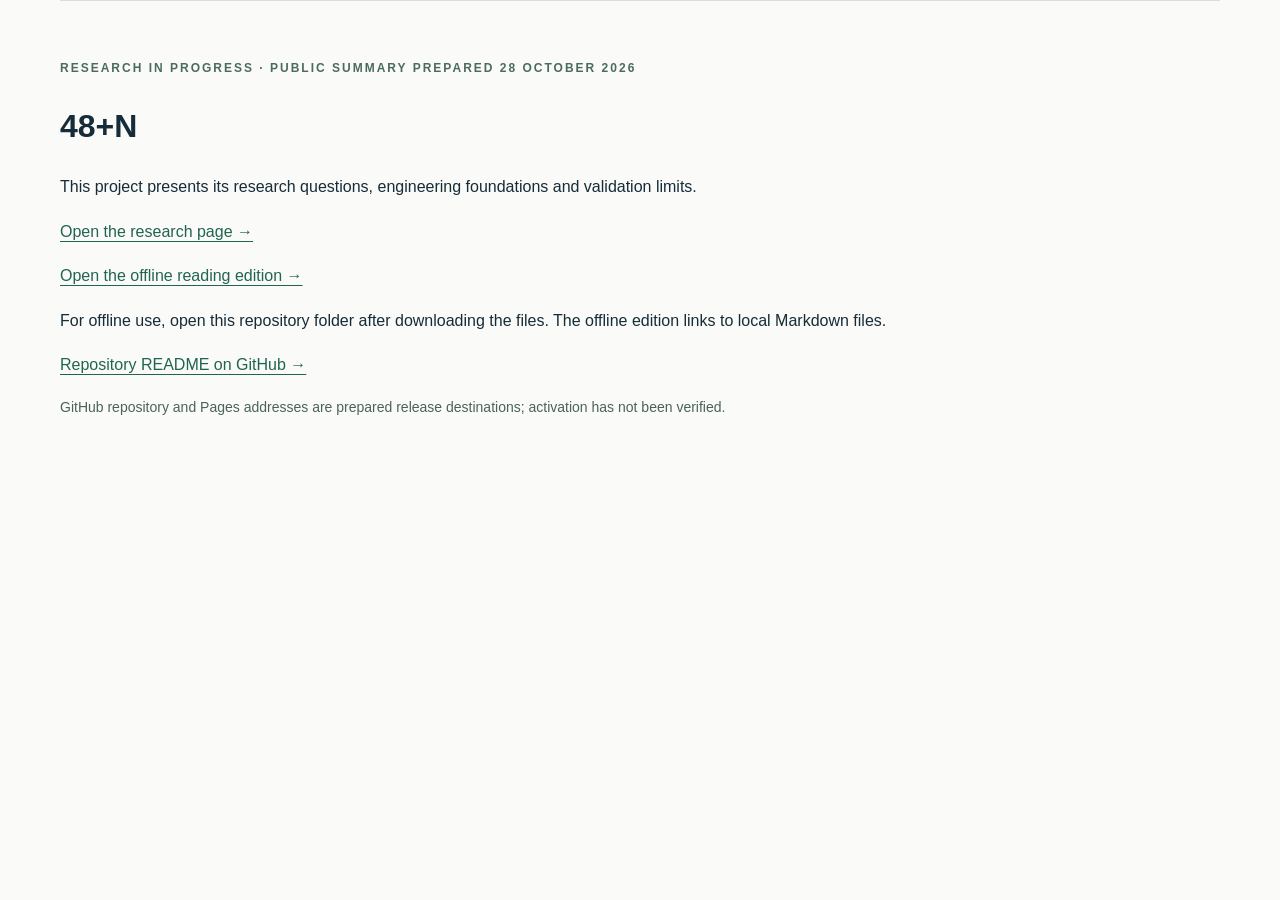
==== index.html @ 2cde3023 "Publish evidence-reviewed independent research portfolio" ====
<!doctype html>
<html lang="en"><head><meta charset="utf-8"><meta name="viewport" content="width=device-width,initial-scale=1"><title>48+N — Research overview</title><meta name="description" content="48+N: research overview, evidence and limitations."><link rel="stylesheet" href="site/styles.css"></head>
<body><main class="wrap section" id="main"><p class="eyebrow">Research in progress · Public summary prepared 28 October 2026</p><h1>48+N</h1><p>This project presents its research questions, engineering foundations and validation limits.</p><p><a href="site/index.html">Open the research page →</a></p><p><a href="site/offline.html">Open the offline reading edition →</a></p><p>For offline use, open this repository folder after downloading the files. The offline edition links to local Markdown files.</p><p><a href="https://github.com/ANDreaLiuz/48-plus-n/blob/main/README.md">Repository README on GitHub →</a></p><p class="caption">GitHub repository and Pages addresses are prepared release destinations; activation has not been verified.</p></main></body></html>
---- site/styles.css ----
*{box-sizing:border-box}html{scroll-behavior:smooth}body{margin:0;background:#fafbf8;color:#162c39;font-family:Inter,"Segoe UI",Arial,sans-serif;line-height:1.65}a{color:#216452;text-underline-offset:.22em}a:hover{color:#0d332c}a:focus-visible,button:focus-visible{outline:3px solid #d07936;outline-offset:5px}.wrap{width:min(1160px,calc(100% - 48px));margin:auto}.skip{position:absolute;left:20px;top:-100px;background:white;padding:12px}.skip:focus{top:10px}header{border-bottom:1px solid #d8e0d9;padding:24px 0}nav{display:flex;align-items:center;justify-content:space-between;gap:24px}.brand{font-weight:750;font-size:26px;letter-spacing:-1px;text-decoration:none;color:#162c39}.navlinks{display:flex;gap:26px;font-size:14px}.hero{padding:86px 0 56px;display:grid;grid-template-columns:1.15fr .85fr;gap:68px;align-items:center}.eyebrow{font-size:12px;letter-spacing:2px;text-transform:uppercase;font-weight:650;color:#4c6b60}.hero h1{font-size:clamp(48px,5.5vw,76px);line-height:1.05;letter-spacing:-3px;margin:20px 0 28px;font-weight:600}.lede{font-size:20px;line-height:1.55;max-width:650px}.heroaside{border-left:1px solid #bfcfc7;padding-left:40px}.formula{font-size:clamp(36px,5vw,62px);letter-spacing:-3px;line-height:1.2;margin:0 0 24px}.formula span{color:#3e7b61}.caption{color:#4b625d;font-size:14px}.cta{display:inline-block;background:#153f35;color:#fff;padding:12px 20px;border-radius:3px;text-decoration:none;font-size:14px;margin:12px 10px 0 0}.cta:hover{background:#245c4c;color:white}.status{padding:20px 24px;background:#e8eee8;border-left:3px solid #52775f;font-size:15px;margin-bottom:64px}.section{padding:58px 0;border-top:1px solid #d8e0d9}.sectionhead{display:grid;grid-template-columns:1fr 2fr;gap:65px;margin-bottom:30px}.section h2{font-size:34px;letter-spacing:-1px;line-height:1.2;margin:6px 0 20px}.section h3{font-size:23px;line-height:1.3;margin:0 0 12px}.number{font-size:12px;letter-spacing:2px;color:#547164}.architecture{width:100%;height:auto;display:block}.twocol{display:grid;grid-template-columns:1fr 1fr;gap:48px}.layer{padding:28px 0}.layer+.layer{border-top:1px solid #d4dfd8}.tag{font-size:11px;letter-spacing:1.3px;color:#426459;display:inline-block;border:1px solid #b7cbbd;padding:3px 9px;border-radius:2px;margin-bottom:14px}.research-list{padding-left:22px}.research-list li{padding:0 0 18px 10px}.evidence{width:100%;border-collapse:collapse;font-size:15px}.evidence th{text-align:left;border-bottom:2px solid #9cb4a5;padding:15px 16px 15px 0;vertical-align:top}.evidence td{border-bottom:1px solid #d8e0d9;padding:20px 24px 20px 0;vertical-align:top}.evidence th:first-child{width:22%}.evidence th:nth-child(2){width:38%}.note{padding:20px 24px;background:#f0eee4;border-left:3px solid #9e7c3f;font-size:15px}.reading{display:flex;gap:26px;flex-wrap:wrap}.credits{max-width:800px;font-size:15px}footer{margin-top:70px;padding:30px 0 44px;background:#e9efe8;font-size:13px}footer .wrap{display:flex;justify-content:space-between;gap:28px}p{margin:0 0 18px}figure{margin:0}figcaption{margin-top:16px}.sectionhead p{margin-top:5px}@media(max-width:760px){.wrap{width:calc(100% - 36px)}header{padding:18px 0}nav{align-items:flex-start}.navlinks{gap:12px;flex-wrap:wrap;justify-content:flex-end;font-size:12px}.hero{display:block;padding:46px 0 30px}.hero h1{letter-spacing:-2px}.heroaside{border-left:0;border-top:1px solid #bfcfc7;padding:28px 0 0;margin-top:32px}.formula{font-size:44px}.section{padding:38px 0}.sectionhead,.twocol{display:block}.sectionhead{margin-bottom:24px}.section h2{font-size:29px}.evidence{font-size:13px}.evidence td,.evidence th{padding-right:10px}.status{margin-bottom:38px}.reading{gap:12px 22px}footer .wrap{display:block}.lede{font-size:18px}}@media(prefers-reduced-motion:reduce){html{scroll-behavior:auto}}

.diagram-scroll{overflow-x:auto;max-width:100%;border-radius:16px}.note{margin-top:24px}@media(max-width:760px){.diagram-scroll .architecture{min-width:1060px}}
/* V3: evidence-backed engineering, separate from scientific validation. */
.milestones{display:grid;grid-template-columns:repeat(3,minmax(0,1fr));gap:22px;margin:10px 0 28px}
.milestone{border:1px solid #cbd8ce;background:#fff;padding:25px 24px 20px;border-radius:6px;min-width:0}
.milestone h3{font-size:23px;line-height:1.3;margin-bottom:20px}
.milestone p{font-size:15px;line-height:1.65}
.milestone .tag{font-size:10px;letter-spacing:1px;max-width:100%}
.milestone-limit{border-top:1px solid #d8e0d9;padding-top:15px;color:#4b625d;font-size:13px!important}
.integration-note{max-width:900px;border-left:3px solid #52775f;padding:7px 0 7px 20px;font-size:15px;margin-bottom:28px}
.diagram-scroll:focus-visible{outline:3px solid #d07936;outline-offset:5px}
@media(max-width:1000px){.navlinks{gap:18px}.milestones{gap:14px}.milestone{padding:22px 18px}.milestone h3{font-size:21px}}
@media(max-width:760px){.navlinks{max-width:265px;gap:9px 13px}.milestones{display:block}.milestone{margin-bottom:18px;padding:24px}.milestone h3{font-size:23px}.milestone h3 br{display:none}.milestone p{font-size:15px}.integration-note{padding-left:16px}.milestone .tag{font-size:10px}}
@media print{header,.heroaside,.skip,.cta,footer{display:none}.wrap{width:100%}.hero,.section{padding:22px 0}.hero h1{font-size:40px}.hero h1 br{display:none}.milestones{gap:12px}.milestone{padding:16px;break-inside:avoid}.milestone p{font-size:11px}.milestone h3{font-size:17px}.sectionhead{gap:24px}.section h2{font-size:24px}.status{margin-bottom:20px}.architecture{max-height:420px}.diagram-scroll .architecture{min-width:0!important}body{font-size:11pt}}


.edition-note{margin:0;padding:12px max(18px,calc((100% - 1160px)/2));background:#e8eee8;color:#243f38;font-size:13px;line-height:1.5;border-bottom:1px solid #ccd8cd}.edition-note a{white-space:normal}
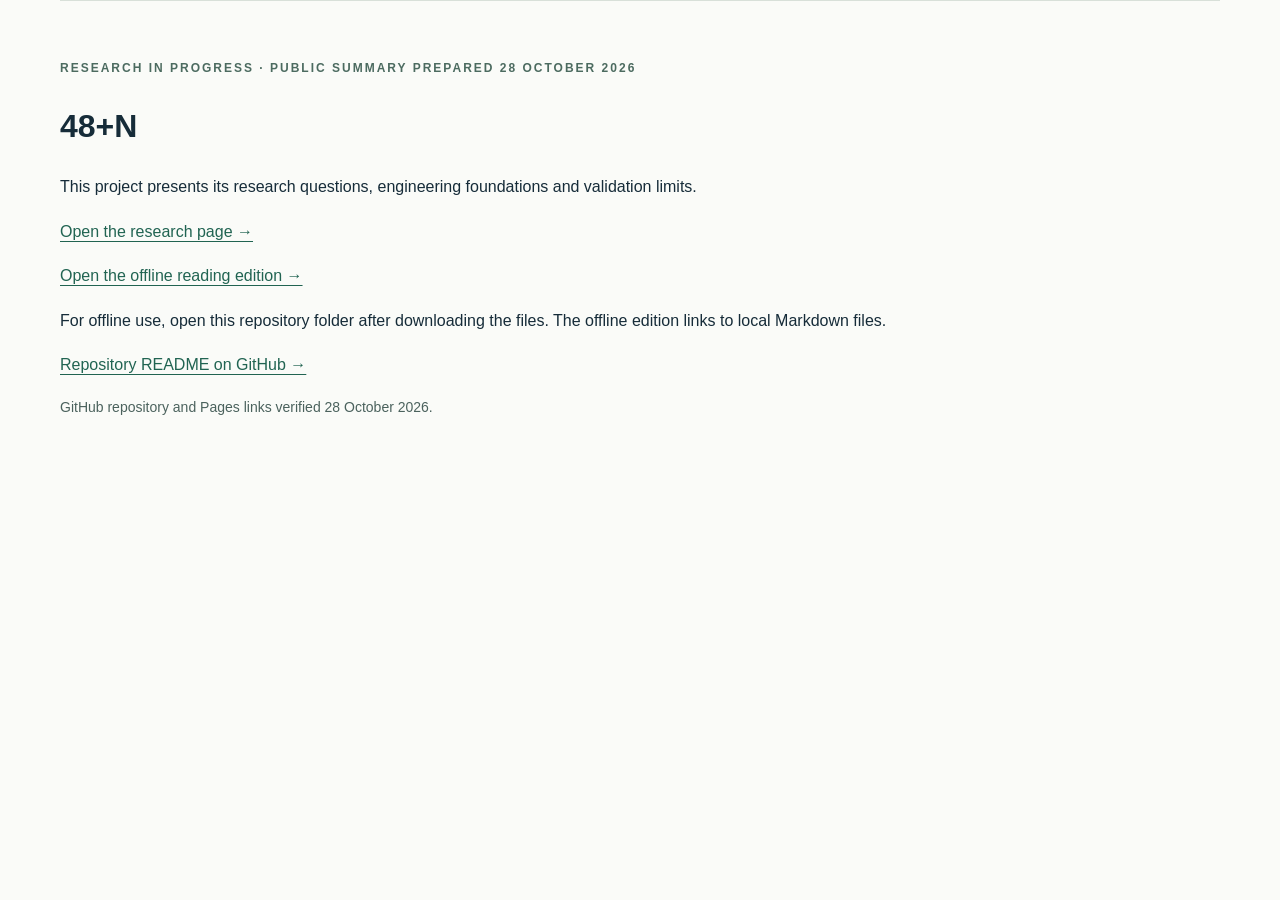
==== commit 34372087: "Record verified public repository and Pages links" ====
--- a/index.html
+++ b/index.html
@@ -1,3 +1,3 @@
 <!doctype html>
 <html lang="en"><head><meta charset="utf-8"><meta name="viewport" content="width=device-width,initial-scale=1"><title>48+N — Research overview</title><meta name="description" content="48+N: research overview, evidence and limitations."><link rel="stylesheet" href="site/styles.css"></head>
-<body><main class="wrap section" id="main"><p class="eyebrow">Research in progress · Public summary prepared 28 October 2026</p><h1>48+N</h1><p>This project presents its research questions, engineering foundations and validation limits.</p><p><a href="site/index.html">Open the research page →</a></p><p><a href="site/offline.html">Open the offline reading edition →</a></p><p>For offline use, open this repository folder after downloading the files. The offline edition links to local Markdown files.</p><p><a href="https://github.com/ANDreaLiuz/48-plus-n/blob/main/README.md">Repository README on GitHub →</a></p><p class="caption">GitHub repository and Pages addresses are prepared release destinations; activation has not been verified.</p></main></body></html>
+<body><main class="wrap section" id="main"><p class="eyebrow">Research in progress · Public summary prepared 28 October 2026</p><h1>48+N</h1><p>This project presents its research questions, engineering foundations and validation limits.</p><p><a href="site/index.html">Open the research page →</a></p><p><a href="site/offline.html">Open the offline reading edition →</a></p><p>For offline use, open this repository folder after downloading the files. The offline edition links to local Markdown files.</p><p><a href="https://github.com/ANDreaLiuz/48-plus-n/blob/main/README.md">Repository README on GitHub →</a></p><p class="caption">GitHub repository and Pages links verified 28 October 2026.</p></main></body></html>
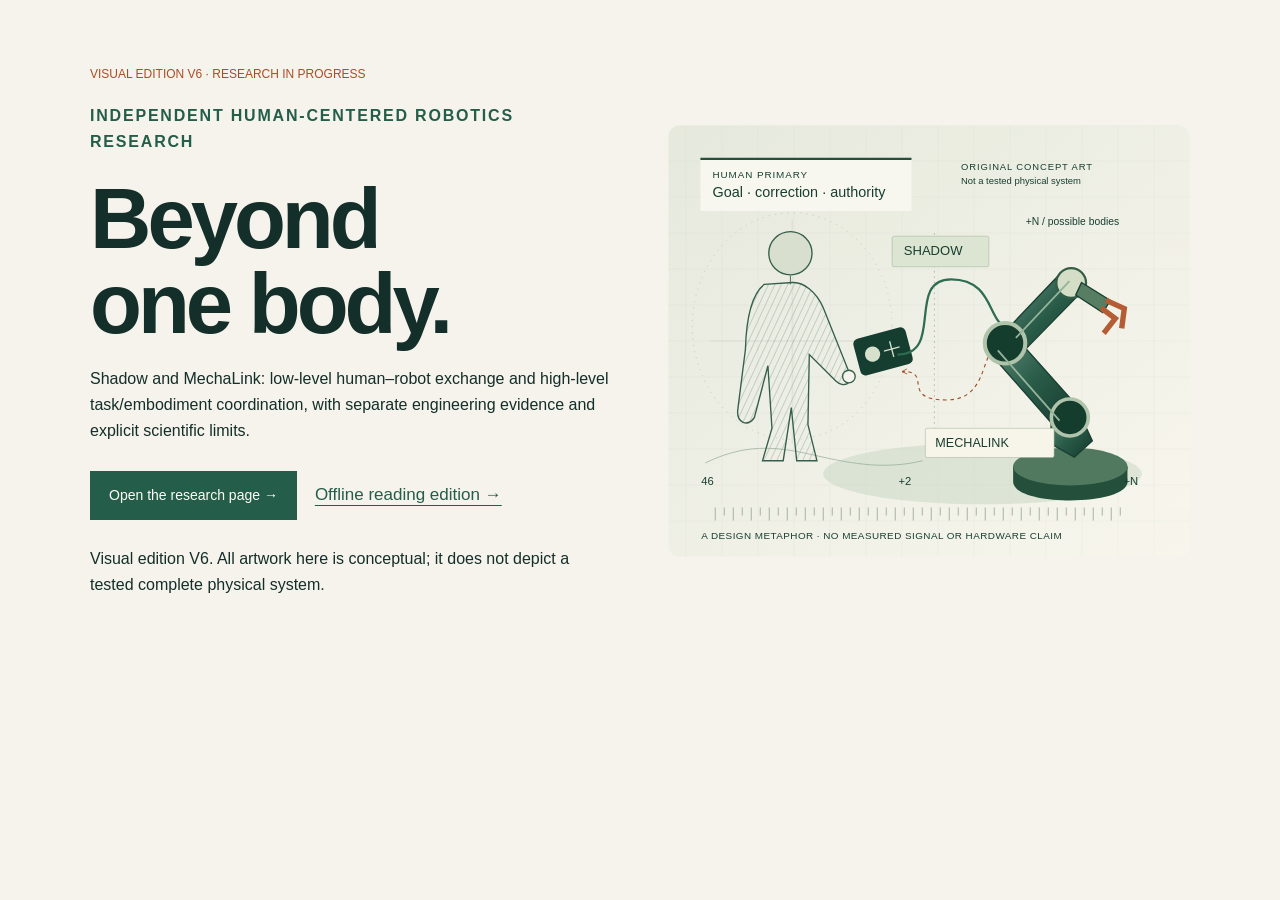
==== commit 1e97ebae: "Release V6 research visuals and improve mobile reading order" ====
--- a/index.html
+++ b/index.html
@@ -1,3 +1 @@
-<!doctype html>
-<html lang="en"><head><meta charset="utf-8"><meta name="viewport" content="width=device-width,initial-scale=1"><title>48+N — Research overview</title><meta name="description" content="48+N: research overview, evidence and limitations."><link rel="stylesheet" href="site/styles.css"></head>
-<body><main class="wrap section" id="main"><p class="eyebrow">Research in progress · Public summary prepared 28 October 2026</p><h1>48+N</h1><p>This project presents its research questions, engineering foundations and validation limits.</p><p><a href="site/index.html">Open the research page →</a></p><p><a href="site/offline.html">Open the offline reading edition →</a></p><p>For offline use, open this repository folder after downloading the files. The offline edition links to local Markdown files.</p><p><a href="https://github.com/ANDreaLiuz/48-plus-n/blob/main/README.md">Repository README on GitHub →</a></p><p class="caption">GitHub repository and Pages links verified 28 October 2026.</p></main></body></html>
+<!doctype html><html lang="en"><head><meta charset="utf-8"><meta name="viewport" content="width=device-width,initial-scale=1"><title>48+N — Research overview</title><meta name="description" content="48+N: independent robotics research overview and evidence boundaries. Visual edition V6."><link rel="stylesheet" href="site/styles.css"></head><body><main id="main" class="entry wrap"><div><p class="local-stamp">VISUAL EDITION V6 · RESEARCH IN PROGRESS</p><p class="eyebrow">Independent human-centered robotics research</p><h1>Beyond<br>one body.</h1><p>Shadow and MechaLink: low-level human–robot exchange and high-level task/embodiment coordination, with separate engineering evidence and explicit scientific limits.</p><div class="actions"><a class="button" href="site/index.html">Open the research page →</a><a href="site/offline.html">Offline reading edition →</a></div><p class="name-note">Visual edition V6. All artwork here is conceptual; it does not depict a tested complete physical system.</p></div><img src="assets/v6/hero-agency.svg" width="1160" height="960" alt="Original conceptual human, signal and possible embodiment artwork; not a tested physical system."></main></body></html>
--- a/site/styles.css
+++ b/site/styles.css
@@ -1,18 +1,5 @@
-*{box-sizing:border-box}html{scroll-behavior:smooth}body{margin:0;background:#fafbf8;color:#162c39;font-family:Inter,"Segoe UI",Arial,sans-serif;line-height:1.65}a{color:#216452;text-underline-offset:.22em}a:hover{color:#0d332c}a:focus-visible,button:focus-visible{outline:3px solid #d07936;outline-offset:5px}.wrap{width:min(1160px,calc(100% - 48px));margin:auto}.skip{position:absolute;left:20px;top:-100px;background:white;padding:12px}.skip:focus{top:10px}header{border-bottom:1px solid #d8e0d9;padding:24px 0}nav{display:flex;align-items:center;justify-content:space-between;gap:24px}.brand{font-weight:750;font-size:26px;letter-spacing:-1px;text-decoration:none;color:#162c39}.navlinks{display:flex;gap:26px;font-size:14px}.hero{padding:86px 0 56px;display:grid;grid-template-columns:1.15fr .85fr;gap:68px;align-items:center}.eyebrow{font-size:12px;letter-spacing:2px;text-transform:uppercase;font-weight:650;color:#4c6b60}.hero h1{font-size:clamp(48px,5.5vw,76px);line-height:1.05;letter-spacing:-3px;margin:20px 0 28px;font-weight:600}.lede{font-size:20px;line-height:1.55;max-width:650px}.heroaside{border-left:1px solid #bfcfc7;padding-left:40px}.formula{font-size:clamp(36px,5vw,62px);letter-spacing:-3px;line-height:1.2;margin:0 0 24px}.formula span{color:#3e7b61}.caption{color:#4b625d;font-size:14px}.cta{display:inline-block;background:#153f35;color:#fff;padding:12px 20px;border-radius:3px;text-decoration:none;font-size:14px;margin:12px 10px 0 0}.cta:hover{background:#245c4c;color:white}.status{padding:20px 24px;background:#e8eee8;border-left:3px solid #52775f;font-size:15px;margin-bottom:64px}.section{padding:58px 0;border-top:1px solid #d8e0d9}.sectionhead{display:grid;grid-template-columns:1fr 2fr;gap:65px;margin-bottom:30px}.section h2{font-size:34px;letter-spacing:-1px;line-height:1.2;margin:6px 0 20px}.section h3{font-size:23px;line-height:1.3;margin:0 0 12px}.number{font-size:12px;letter-spacing:2px;color:#547164}.architecture{width:100%;height:auto;display:block}.twocol{display:grid;grid-template-columns:1fr 1fr;gap:48px}.layer{padding:28px 0}.layer+.layer{border-top:1px solid #d4dfd8}.tag{font-size:11px;letter-spacing:1.3px;color:#426459;display:inline-block;border:1px solid #b7cbbd;padding:3px 9px;border-radius:2px;margin-bottom:14px}.research-list{padding-left:22px}.research-list li{padding:0 0 18px 10px}.evidence{width:100%;border-collapse:collapse;font-size:15px}.evidence th{text-align:left;border-bottom:2px solid #9cb4a5;padding:15px 16px 15px 0;vertical-align:top}.evidence td{border-bottom:1px solid #d8e0d9;padding:20px 24px 20px 0;vertical-align:top}.evidence th:first-child{width:22%}.evidence th:nth-child(2){width:38%}.note{padding:20px 24px;background:#f0eee4;border-left:3px solid #9e7c3f;font-size:15px}.reading{display:flex;gap:26px;flex-wrap:wrap}.credits{max-width:800px;font-size:15px}footer{margin-top:70px;padding:30px 0 44px;background:#e9efe8;font-size:13px}footer .wrap{display:flex;justify-content:space-between;gap:28px}p{margin:0 0 18px}figure{margin:0}figcaption{margin-top:16px}.sectionhead p{margin-top:5px}@media(max-width:760px){.wrap{width:calc(100% - 36px)}header{padding:18px 0}nav{align-items:flex-start}.navlinks{gap:12px;flex-wrap:wrap;justify-content:flex-end;font-size:12px}.hero{display:block;padding:46px 0 30px}.hero h1{letter-spacing:-2px}.heroaside{border-left:0;border-top:1px solid #bfcfc7;padding:28px 0 0;margin-top:32px}.formula{font-size:44px}.section{padding:38px 0}.sectionhead,.twocol{display:block}.sectionhead{margin-bottom:24px}.section h2{font-size:29px}.evidence{font-size:13px}.evidence td,.evidence th{padding-right:10px}.status{margin-bottom:38px}.reading{gap:12px 22px}footer .wrap{display:block}.lede{font-size:18px}}@media(prefers-reduced-motion:reduce){html{scroll-behavior:auto}}
-
-.diagram-scroll{overflow-x:auto;max-width:100%;border-radius:16px}.note{margin-top:24px}@media(max-width:760px){.diagram-scroll .architecture{min-width:1060px}}
-/* V3: evidence-backed engineering, separate from scientific validation. */
-.milestones{display:grid;grid-template-columns:repeat(3,minmax(0,1fr));gap:22px;margin:10px 0 28px}
-.milestone{border:1px solid #cbd8ce;background:#fff;padding:25px 24px 20px;border-radius:6px;min-width:0}
-.milestone h3{font-size:23px;line-height:1.3;margin-bottom:20px}
-.milestone p{font-size:15px;line-height:1.65}
-.milestone .tag{font-size:10px;letter-spacing:1px;max-width:100%}
-.milestone-limit{border-top:1px solid #d8e0d9;padding-top:15px;color:#4b625d;font-size:13px!important}
-.integration-note{max-width:900px;border-left:3px solid #52775f;padding:7px 0 7px 20px;font-size:15px;margin-bottom:28px}
-.diagram-scroll:focus-visible{outline:3px solid #d07936;outline-offset:5px}
-@media(max-width:1000px){.navlinks{gap:18px}.milestones{gap:14px}.milestone{padding:22px 18px}.milestone h3{font-size:21px}}
-@media(max-width:760px){.navlinks{max-width:265px;gap:9px 13px}.milestones{display:block}.milestone{margin-bottom:18px;padding:24px}.milestone h3{font-size:23px}.milestone h3 br{display:none}.milestone p{font-size:15px}.integration-note{padding-left:16px}.milestone .tag{font-size:10px}}
-@media print{header,.heroaside,.skip,.cta,footer{display:none}.wrap{width:100%}.hero,.section{padding:22px 0}.hero h1{font-size:40px}.hero h1 br{display:none}.milestones{gap:12px}.milestone{padding:16px;break-inside:avoid}.milestone p{font-size:11px}.milestone h3{font-size:17px}.sectionhead{gap:24px}.section h2{font-size:24px}.status{margin-bottom:20px}.architecture{max-height:420px}.diagram-scroll .architecture{min-width:0!important}body{font-size:11pt}}
-
-
-.edition-note{margin:0;padding:12px max(18px,calc((100% - 1160px)/2));background:#e8eee8;color:#243f38;font-size:13px;line-height:1.5;border-bottom:1px solid #ccd8cd}.edition-note a{white-space:normal}
+@charset "UTF-8";
+:root{--paper:#f5f3ec;--ink:#142e29;--green:#245d4a;--mid:#4c6659;--line:#bdc9b9;--pale:#e4e9dc;--orange:#a84e27;--white:#fffdf7;--max:1320px}*{box-sizing:border-box}html{scroll-behavior:smooth;scroll-padding-top:24px}body{margin:0;background:var(--paper);color:var(--ink);font-family:Inter,"Segoe UI",Arial,sans-serif;font-size:17px;line-height:1.65}a{color:var(--green);text-underline-offset:5px;text-decoration-thickness:1px}a:hover{color:#102f22}a:focus-visible,summary:focus-visible,button:focus-visible,[tabindex]:focus-visible{outline:3px solid var(--orange);outline-offset:5px}img{display:block;max-width:100%;height:auto}p{margin:0 0 18px}figure{margin:0}h1,h2,h3,h4{margin:0;font-weight:600;line-height:1.12}h2{font-size:clamp(32px,3.3vw,48px);letter-spacing:-1.8px}h3{font-size:30px;letter-spacing:-.8px}h4{font-size:19px;line-height:1.35}.wrap{max-width:var(--max);width:calc(100% - 80px);margin-inline:auto}.edition-note{display:flex;justify-content:space-between;gap:12px;margin:0;padding:10px max(20px,calc((100% - var(--max))/2));font-size:12px;line-height:1.5;background:var(--pale);border-bottom:1px solid var(--line)}.edition-note strong{letter-spacing:.65px}.skip{position:absolute;top:-100px;left:20px;padding:10px;background:var(--white);z-index:4}.skip:focus{top:6px}.masthead{display:flex;justify-content:space-between;gap:24px;align-items:center;padding:24px 0;border-bottom:1px solid var(--line)}.brand{color:var(--ink);font-size:32px;font-weight:800;letter-spacing:-2px;text-decoration:none;white-space:nowrap}.brand span{font-size:11px;font-weight:500;letter-spacing:1px;display:inline-block;margin-left:17px;text-transform:uppercase;vertical-align:middle}.nav{display:flex;gap:26px;align-items:center;font-size:13px}.nav a{white-space:nowrap}.nav .github{font-weight:650}.hero{display:grid;grid-template-columns:.9fr 1.1fr;gap:20px;align-items:center;padding:50px 0 40px}.eyebrow{font-size:12px;letter-spacing:1.8px;text-transform:uppercase;color:var(--green);font-weight:650}.hero h1{font-size:clamp(66px,7.5vw,110px);letter-spacing:-6px;line-height:.96;margin:24px 0 28px}.hero-description{font-size:19px;line-height:1.65;max-width:530px}.actions{display:flex;align-items:center;gap:18px;flex-wrap:wrap;margin:26px 0}.button{display:inline-block;color:var(--white);background:var(--green);font-size:14px;padding:13px 19px;text-decoration:none}.button:hover{background:var(--ink);color:var(--white)}.text-link{font-size:14px}.hero-figure img{width:100%;border-radius:18px}.hero-figure figcaption{font-size:12px;line-height:1.6;color:var(--mid);padding:12px 3px 0}.hero-roles{display:grid;grid-template-columns:1fr 1fr;gap:22px;border-top:1px solid var(--line);padding-top:22px;margin-top:28px;font-size:13px;line-height:1.55}.hero-roles strong{display:block;font-size:17px;margin-bottom:6px}.intro-strip{display:grid;grid-template-columns:1fr 1fr 1fr;gap:32px;padding:26px 0 35px;border-top:1px solid var(--line);border-bottom:1px solid var(--line);margin-bottom:84px}.intro-strip b{display:block;font-size:24px;letter-spacing:-.5px;line-height:1.2;margin:6px 0 10px}.intro-strip p{font-size:13px;color:var(--mid);margin:0}.micro{font-size:11px;letter-spacing:1.3px;text-transform:uppercase;color:var(--green);font-weight:650}.section-heading{display:grid;grid-template-columns:1fr 1fr;gap:100px;align-items:end;margin-bottom:45px}.section-heading p{max-width:580px;color:var(--mid);font-size:17px;margin-bottom:4px}.section-heading .eyebrow{margin-bottom:17px}.section{padding:65px 0}.work-section{padding-top:0}.scope-intro{background:#eee9dc;border-left:3px solid var(--orange);padding:18px 23px;margin:0 0 45px;max-width:1050px;font-size:14px;line-height:1.65}.case{display:grid;grid-template-columns:1.1fr .9fr;gap:70px;align-items:center;padding:44px 0 58px;border-top:1px solid var(--line)}.case.reverse{grid-template-columns:.9fr 1.1fr}.case.reverse .case-art{order:2}.case-art{min-width:0}.case-art img{width:100%;border-radius:12px;background:#e7ebdf}.case-art figcaption{font-size:12px;line-height:1.6;color:var(--mid);padding-top:13px}.case-copy{max-width:500px}.case-copy h3{margin:15px 0 22px;font-size:37px}.case-copy p{font-size:16px}.domain{display:flex;gap:10px;align-items:center;font-size:11px;letter-spacing:1.1px;text-transform:uppercase;font-weight:700;color:var(--green)}.domain i{display:block;width:8px;height:8px;background:var(--green);border-radius:50%}.case-number{font-family:Georgia,serif;font-size:55px;line-height:1;color:#54775d;margin-right:5px;font-weight:400}.case-scope{font-size:14px!important;line-height:1.6;color:var(--mid);border-left:2px solid #80977f;padding:8px 0 8px 17px;margin-top:23px}.case details{font-size:14px;border-top:1px solid var(--line);padding-top:17px;margin-top:21px}.case details p{font-size:14px;line-height:1.7;margin:14px 0 6px}summary{cursor:pointer;font-weight:650;color:var(--green);padding:2px 0}.reading-links{display:flex;gap:25px;flex-wrap:wrap;align-items:center;border-top:1px solid var(--line);padding-top:24px;font-size:14px}.system-section{background:#e4e9dc;padding:65px 0 72px;margin:28px 0}.diagram-scroll{overflow-x:auto;max-width:100%;border-radius:12px;background:var(--white)}.diagram-scroll img{width:100%;height:auto}.diagram-label{display:flex;justify-content:space-between;gap:20px;font-size:12px;color:var(--mid);margin-bottom:16px}.system-caption{font-size:13px;line-height:1.65;max-width:1000px;margin:16px 0 25px}.system-roles{display:grid;grid-template-columns:1fr 1fr;gap:36px}.system-roles article{border-top:1px solid #9db199;padding-top:20px}.system-roles h3{font-size:23px;margin:6px 0 15px}.system-roles p{font-size:15px;line-height:1.7}.permission-note{display:flex;gap:25px;align-items:baseline;border-top:1px solid #9db199;padding-top:22px;font-size:14px}.permission-note strong{color:#86411f;white-space:nowrap}.today-grid{display:grid;grid-template-columns:repeat(3,minmax(0,1fr));border-block:1px solid var(--line);margin-top:35px}.today-grid article{padding:30px}.today-grid article+article{border-left:1px solid var(--line)}.today-grid .stage{font-size:11px;letter-spacing:1px;font-weight:700;color:var(--green);text-transform:uppercase}.today-grid h3{font-size:26px;margin:18px 0}.today-grid p{font-size:15px;line-height:1.7}.today-grid ul{padding-left:18px;font-size:14px;line-height:1.8;margin-bottom:0}.limits-section{background:var(--ink);color:var(--paper);padding:66px 0 70px;margin-top:45px}.limits-section .eyebrow{color:#bfd1b5}.limits-section .section-heading p{color:#c5d3c6}.limits-grid{display:grid;grid-template-columns:repeat(2,minmax(0,1fr));gap:35px 65px}.limits-grid article{border-top:1px solid #657c6c;padding-top:21px}.limits-grid h3{font-size:23px;margin:0 0 15px}.limits-grid p{font-size:15px;line-height:1.8;color:#d6dfd2}.limits-section a{color:#d8e9c5}.limits-footer{font-size:14px;color:#c5d3c6;padding-top:28px;border-top:1px solid #657c6c;margin-top:30px}.closing{display:grid;grid-template-columns:1.05fr .95fr;gap:80px;padding:75px 0 85px}.closing h2{max-width:600px}.closing p{font-size:15px;line-height:1.8}.closing .credits{padding-top:6px}.name-equation{font-family:Georgia,serif;font-size:52px;line-height:1.2;margin:25px 0 20px;letter-spacing:-2px;color:var(--green)}.closing .name-note{font-size:13px;line-height:1.7;max-width:550px}.footer{border-top:1px solid var(--line);padding:25px 0 35px;display:flex;justify-content:space-between;gap:30px;font-size:12px;color:var(--mid)}.entry{max-width:1100px;margin:65px auto;display:grid;grid-template-columns:1fr 1fr;gap:55px;align-items:center}.entry h1{font-size:85px;line-height:1;letter-spacing:-4px;margin:20px 0}.entry img{border-radius:12px}.entry p{font-size:16px}.entry .local-stamp{font-size:12px;color:var(--orange)}
+@media(max-width:1100px){.wrap{width:calc(100% - 56px)}.brand span{display:none}.nav{gap:20px}.hero h1{font-size:82px;letter-spacing:-4px}.hero-description{font-size:17px}.case{gap:38px}.case-copy h3{font-size:32px}.section-heading{gap:50px}.closing{gap:45px}.case-copy p{font-size:15px}.hero-roles{gap:15px}}
+@media(max-width:760px){body{font-size:16px}.wrap{width:calc(100% - 40px)}.edition-note{display:block;padding:10px 20px;font-size:10px;line-height:1.6}.edition-note span{display:block}.masthead{align-items:flex-start;padding:18px 0;gap:15px}.brand{font-size:28px}.nav{gap:8px 16px;justify-content:flex-end;max-width:250px;flex-wrap:wrap;font-size:11px}.hero{display:flex;flex-direction:column;align-items:stretch;padding:28px 0 32px;gap:0}.hero-copy{display:contents}.hero .eyebrow{order:0;font-size:10px;letter-spacing:1.2px;margin:7px 0}.hero h1{order:1;font-size:66px;letter-spacing:-3.3px;line-height:.98;margin:14px 0 24px}.hero-figure{order:4}.hero-description{order:2;font-size:17px;margin:22px 0 0;line-height:1.7}.hero .actions{order:3;margin:23px 0}.hero-roles{order:5;margin:4px 0 0;gap:20px;font-size:12px}.hero-roles strong{font-size:16px}.hero-figure figcaption{font-size:12px}.intro-strip{grid-template-columns:1fr;gap:22px;margin-bottom:50px;padding:22px 0 28px}.intro-strip div{display:grid;grid-template-columns:1fr 1.2fr;gap:8px 20px}.intro-strip .micro{grid-column:1/-1}.intro-strip b{font-size:23px}.intro-strip p{font-size:13px;margin-top:6px}.section{padding:40px 0}.work-section{padding-top:0}.section-heading{display:block;margin-bottom:27px}.section-heading h2{font-size:35px;letter-spacing:-1.4px;margin-bottom:23px}.section-heading p{font-size:16px;line-height:1.7}.section-heading .eyebrow{font-size:11px;margin-bottom:13px}.scope-intro{font-size:13px;padding:16px 17px;margin-bottom:30px}.case,.case.reverse{display:flex;flex-direction:column;gap:23px;padding:30px 0 40px}.case.reverse .case-art{order:0}.case-art{width:100%}.case-copy{max-width:none;width:100%}.case-copy h3{font-size:33px;margin-top:14px}.case-copy p{font-size:16px}.case-number{font-size:44px}.case-scope{font-size:14px!important}.case-art figcaption{font-size:12px}.system-section{padding:45px 0;margin:15px 0}.diagram-scroll img{min-width:1100px}.diagram-label{display:block;font-size:12px}.diagram-label span{display:block;margin-bottom:8px}.system-roles{grid-template-columns:1fr;gap:13px}.system-roles p{font-size:15px}.permission-note{display:block;font-size:14px}.permission-note strong{display:block;margin-bottom:12px}.today-grid{grid-template-columns:1fr;margin-top:25px}.today-grid article{padding:24px 0}.today-grid article+article{border-left:0;border-top:1px solid var(--line)}.today-grid h3{margin:12px 0 14px}.today-grid p{font-size:15px}.limits-section{padding:44px 0;margin-top:15px}.limits-grid{grid-template-columns:1fr;gap:24px}.limits-grid p{font-size:15px}.closing{grid-template-columns:1fr;gap:30px;padding:48px 0}.closing h2{font-size:35px}.name-equation{font-size:45px}.footer{display:block;font-size:12px}.footer span{display:block;margin-bottom:10px}.reading-links{gap:12px 24px;font-size:13px}.entry{display:flex;flex-direction:column;margin:40px 20px;gap:25px}.entry h1{font-size:66px}.entry img{max-height:380px;width:auto}.button{font-size:13px;padding:12px 16px}}
+@media(prefers-reduced-motion:reduce){html{scroll-behavior:auto}*,*:before,*:after{animation:none!important;transition:none!important}}@media(forced-colors:active){.button{border:1px solid ButtonText}.domain i{border:1px solid CanvasText}.case-art,.diagram-scroll{border:1px solid CanvasText}}@media print{.edition-note,.masthead,.actions,.footer{display:none}.wrap{width:100%}.hero{padding:0;gap:30px}.hero h1{font-size:58px}.section,.system-section,.limits-section,.closing{padding:25px 0}.case{gap:25px;padding:20px 0;break-inside:avoid}.case-copy h3{font-size:25px}.limits-section{background:white;color:black}.limits-grid p,.limits-section .section-heading p{color:black}.hero-figure img{max-height:400px}.diagram-scroll img{min-width:0!important}.today-grid article{padding:20px}.section-heading h2{font-size:30px}}
